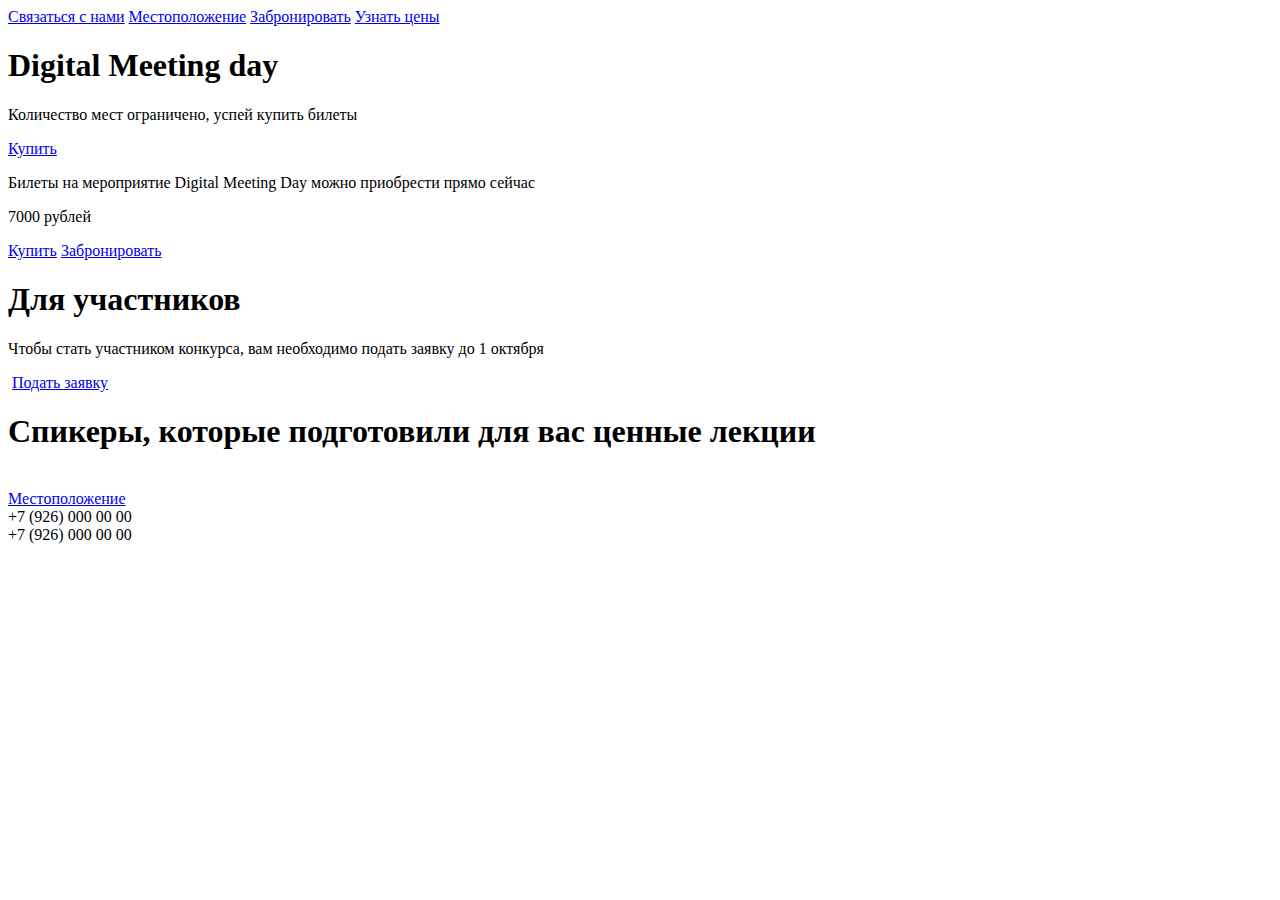
==== index.html @ 748e62d2 "create html" ====
<!DOCTYPE html>
<html>
<head>
  <meta charset="UTF-8">
  <meta name="viewport" content="width=device-width, initial-scale=1.0">
  <title>Digital meeting day</title>
</head>
<body>
  <header class="header">
    <nav class="menu">
      <a class="menu__item" href="#">Связаться с нами</a>
      <a class="menu__item" href="#">Местоположение</a>
      <a class="menu__item" href="#">Забронировать</a>
      <a class="menu__item" href="#">Узнать цены</a>
    </nav>
    <div class="text">
      <h1 class="text__title">Digital Meeting day</h1>
      <p class="text__content">Количество мест ограничено, успей купить билеты</p>
      <a class="text__button" href="#">Купить</a>
    </div>
  </header>
  <main class="content">
    <section class="buy">
      <p class="buy__title">Билеты на мероприятие Digital Meeting Day можно приобрести прямо сейчас</p>
      <p class="buy__price">7000 рублей</p>
      <a class="buy__button1" href="#">Купить</a>
      <a class="buy__button2" href="#">Забронировать</a>
    </section>
    <section class="apply">
      <div class="apply__text">
        <h1 class="apply__title">Для участников</h1>
        <p class="apply__timing">Чтобы стать участником конкурса, вам необходимо подать заявку до 1 октября</p>
      </div>
      <img src="" alt="" class="apply__img">
      <a class="apply__button" href="#">Подать заявку</a>
    </section>
    <section class="speakers">
      <h1 class="spikers__title">Спикеры, которые подготовили для вас ценные лекции</h1>
      <div class="speakers__img">
        <img src="" alt="" class="img1">
        <img src="" alt="" class="img2">
        <img src="" alt="" class="img3">
        <img src="" alt="" class="img4">
        <img src="" alt="" class="img5">
        <img src="" alt="" class="img6">
        <img src="" alt="" class="img7">
        <img src="" alt="" class="img8">
      </div>
    </section>
  </main>
  <footer class="footer">
    <div class="map">
      <div class="map__icon"></div>
      <a class="map__location" href="#">Местоположение</a>
    </div>
    <div class="contacts">
      <div class="phone1">+7 (926) 000 00 00</div>
      <div class="phone2">+7 (926) 000 00 00</div>
      <div class="wa"></div>
      <div class="tg"></div>
    </div>
  </footer>
</body>
</html>
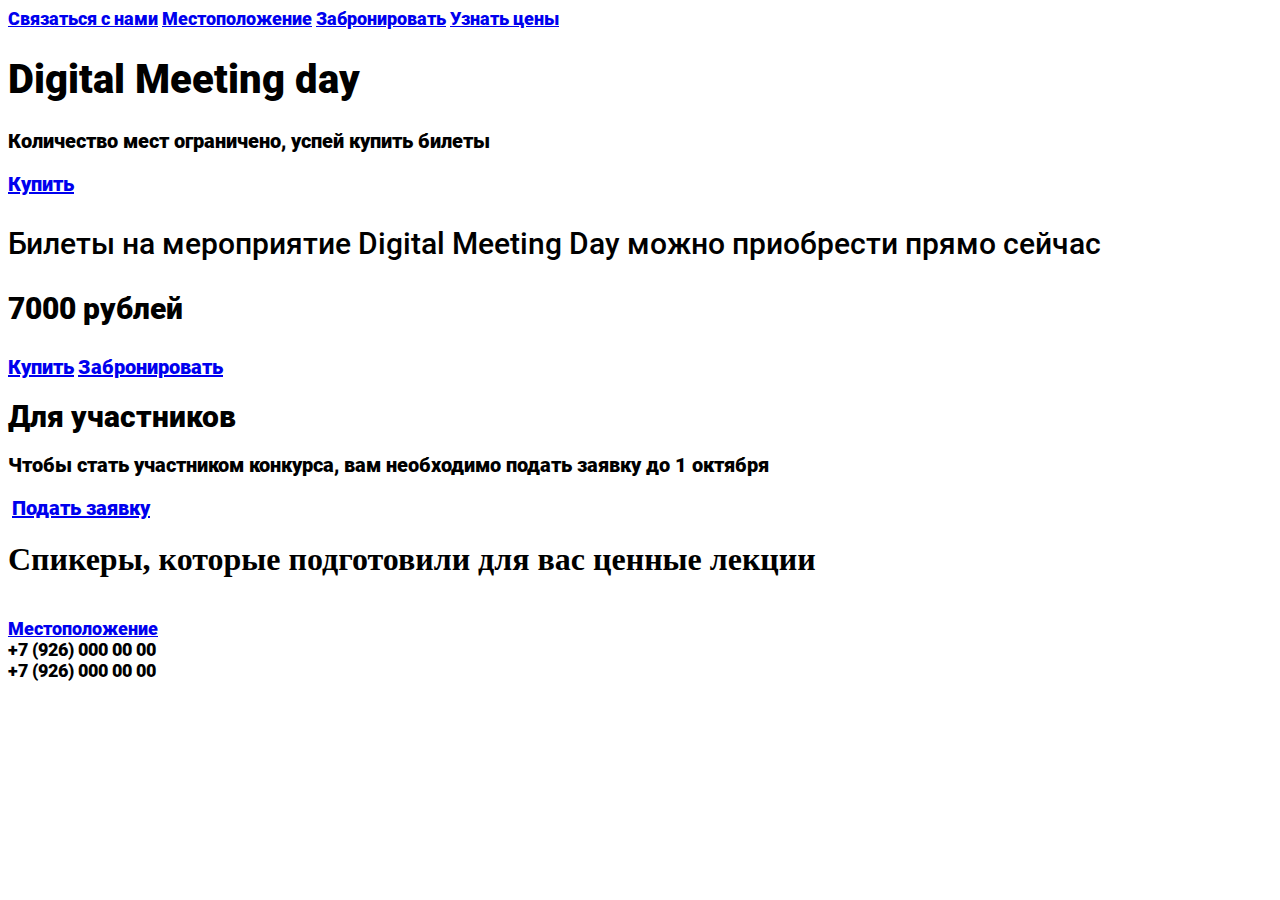
==== commit bd46e0d3: "add fonts" ====
--- a/index.html
+++ b/index.html
@@ -4,6 +4,8 @@
   <meta charset="UTF-8">
   <meta name="viewport" content="width=device-width, initial-scale=1.0">
   <title>Digital meeting day</title>
+  <link rel="stylesheet" href="styles.css">
+  <link rel="stylesheet" href="fonts.css">
 </head>
 <body>
   <header class="header">
--- a/styles.css
+++ b/styles.css
@@ -0,0 +1,56 @@
+.menu {
+  font: 900 18px/21px Roboto;
+}
+
+.text__title {
+  font: 900 40px/47px Roboto;
+}
+
+.text__content {
+  font: 900 20px/23px Roboto;
+}
+
+.text__button {
+  font: 900 20px/23px Roboto;
+}
+
+.buy__title {
+  font: 500 30px/35px Roboto;
+}
+
+.buy__price {
+  font: 900 30px/35px Roboto;
+}
+
+.buy__button1 {
+  font: 900 20px/23px Roboto;
+}
+
+.buy__button2 {
+  font: 900 20px/23px Roboto;
+}
+
+.apply__title {
+  font: 900 30px/35px Roboto;
+}
+
+.apply__timing {
+  font: 900 20px/23px Roboto;
+}
+
+.apply__button {
+  font: 900 20px/23px Roboto;
+}
+
+.speakers__title {
+  font: 900 30px/35px Roboto;
+}
+
+.map__location {
+  font: 900 18px/21px Roboto;
+}
+
+.contacts {
+  font: 900 18px/21px Roboto;
+}
+  
--- a/fonts.css
+++ b/fonts.css
@@ -0,0 +1,95 @@
+@font-face {
+    font-family: 'Roboto';
+    src: url('fonts/Roboto-ThinItalic.woff') format('woff');
+    font-weight: 100;
+    font-style: italic;
+    font-display: swap;
+}
+
+@font-face {
+    font-family: 'Roboto';
+    src: url('fonts/Roboto-Regular.woff') format('woff');
+    font-weight: normal;
+    font-style: normal;
+    font-display: swap;
+}
+
+@font-face {
+    font-family: 'Roboto';
+    src: url('fonts/Roboto-LightItalic.woff') format('woff');
+    font-weight: 300;
+    font-style: italic;
+    font-display: swap;
+}
+
+@font-face {
+    font-family: 'Roboto';
+    src: url('fonts/Roboto-Bold.woff') format('woff');
+    font-weight: bold;
+    font-style: normal;
+    font-display: swap;
+}
+
+@font-face {
+    font-family: 'Roboto';
+    src: url('fonts/Roboto-BoldItalic.woff') format('woff');
+    font-weight: bold;
+    font-style: italic;
+    font-display: swap;
+}
+
+@font-face {
+    font-family: 'Roboto';
+    src: url('fonts/Roboto-Light.woff') format('woff');
+    font-weight: 300;
+    font-style: normal;
+    font-display: swap;
+}
+
+@font-face {
+    font-family: 'Roboto';
+    src: url('fonts/Roboto-Thin.woff') format('woff');
+    font-weight: 100;
+    font-style: normal;
+    font-display: swap;
+}
+
+@font-face {
+    font-family: 'Roboto';
+    src: url('fonts/Roboto-Medium.woff') format('woff');
+    font-weight: 500;
+    font-style: normal;
+    font-display: swap;
+}
+
+@font-face {
+    font-family: 'Roboto';
+    src: url('fonts/Roboto-Black.woff') format('woff');
+    font-weight: 900;
+    font-style: normal;
+    font-display: swap;
+}
+
+@font-face {
+    font-family: 'Roboto';
+    src: url('fonts/Roboto-Italic.woff') format('woff');
+    font-weight: normal;
+    font-style: italic;
+    font-display: swap;
+}
+
+@font-face {
+    font-family: 'Roboto';
+    src: url('fonts/Roboto-BlackItalic.woff') format('woff');
+    font-weight: 900;
+    font-style: italic;
+    font-display: swap;
+}
+
+@font-face {
+    font-family: 'Roboto';
+    src: url('fonts/Roboto-MediumItalic.woff') format('woff');
+    font-weight: 500;
+    font-style: italic;
+    font-display: swap;
+}
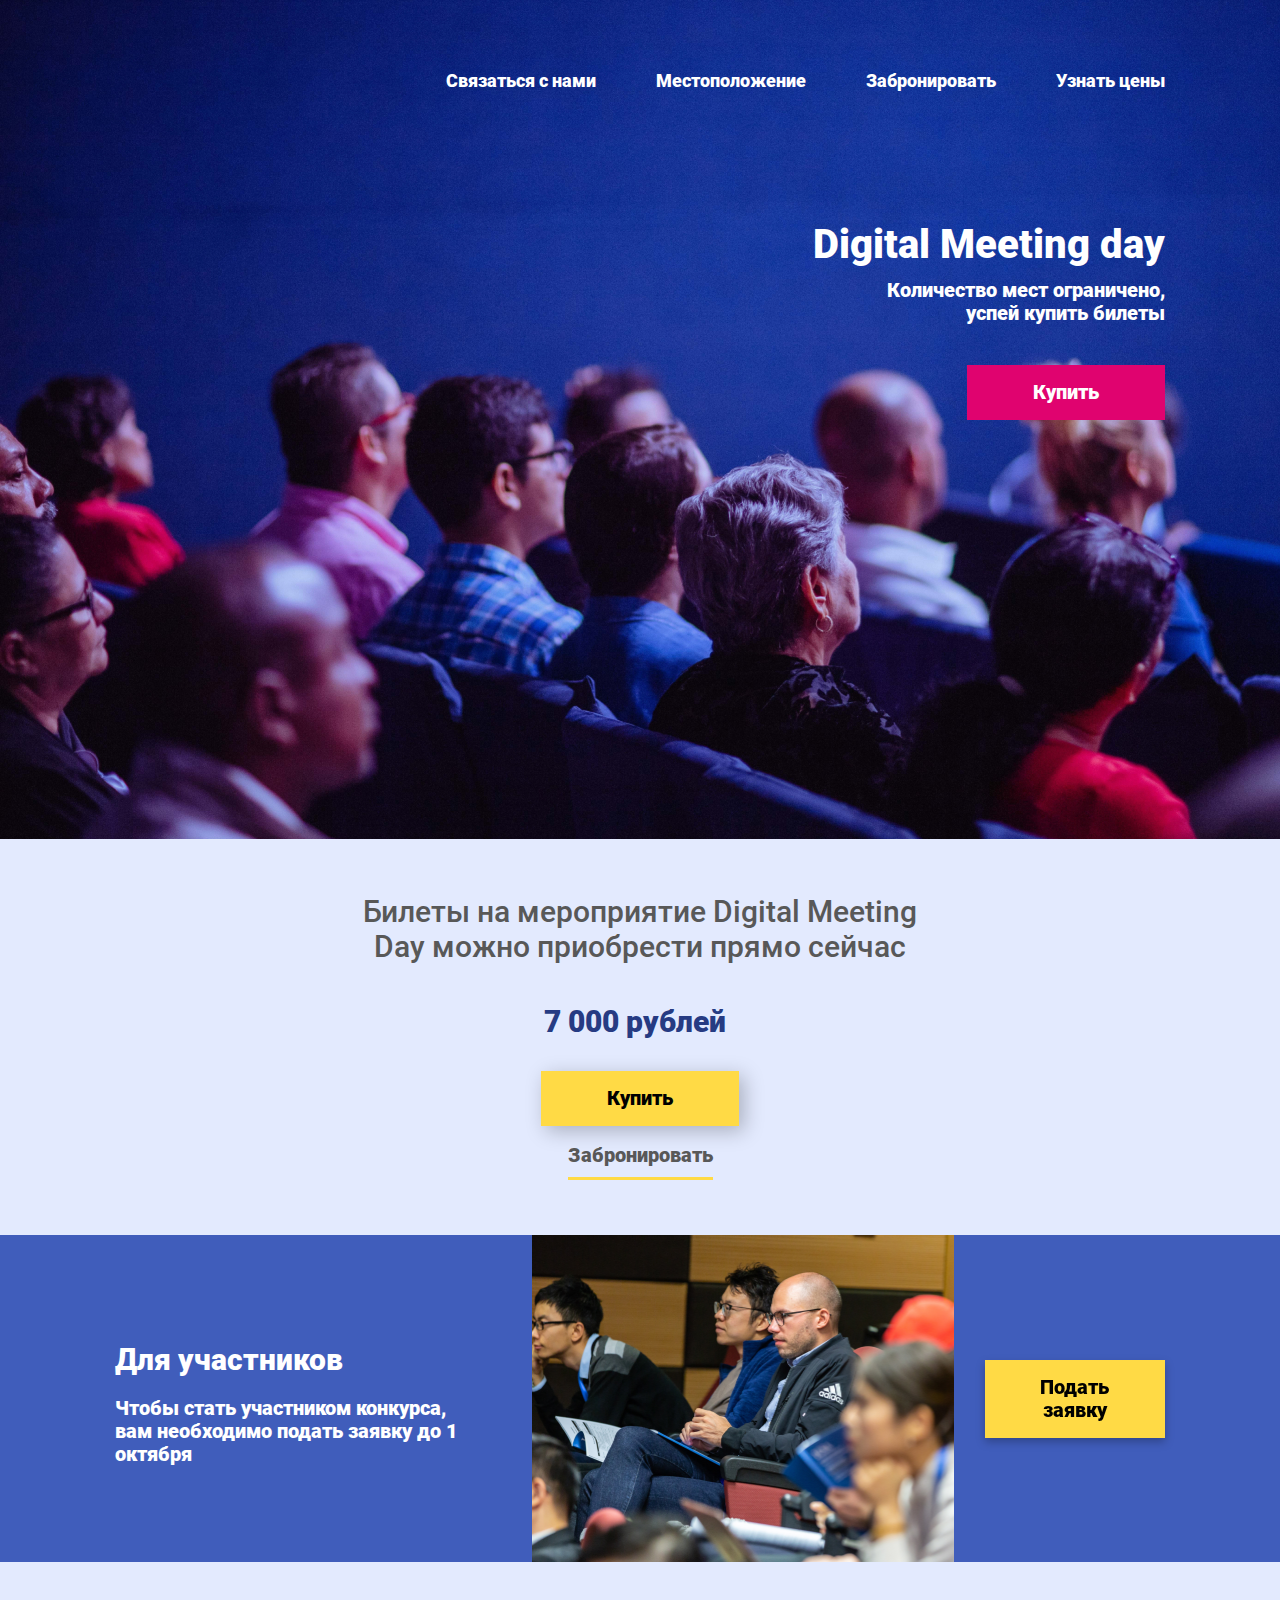
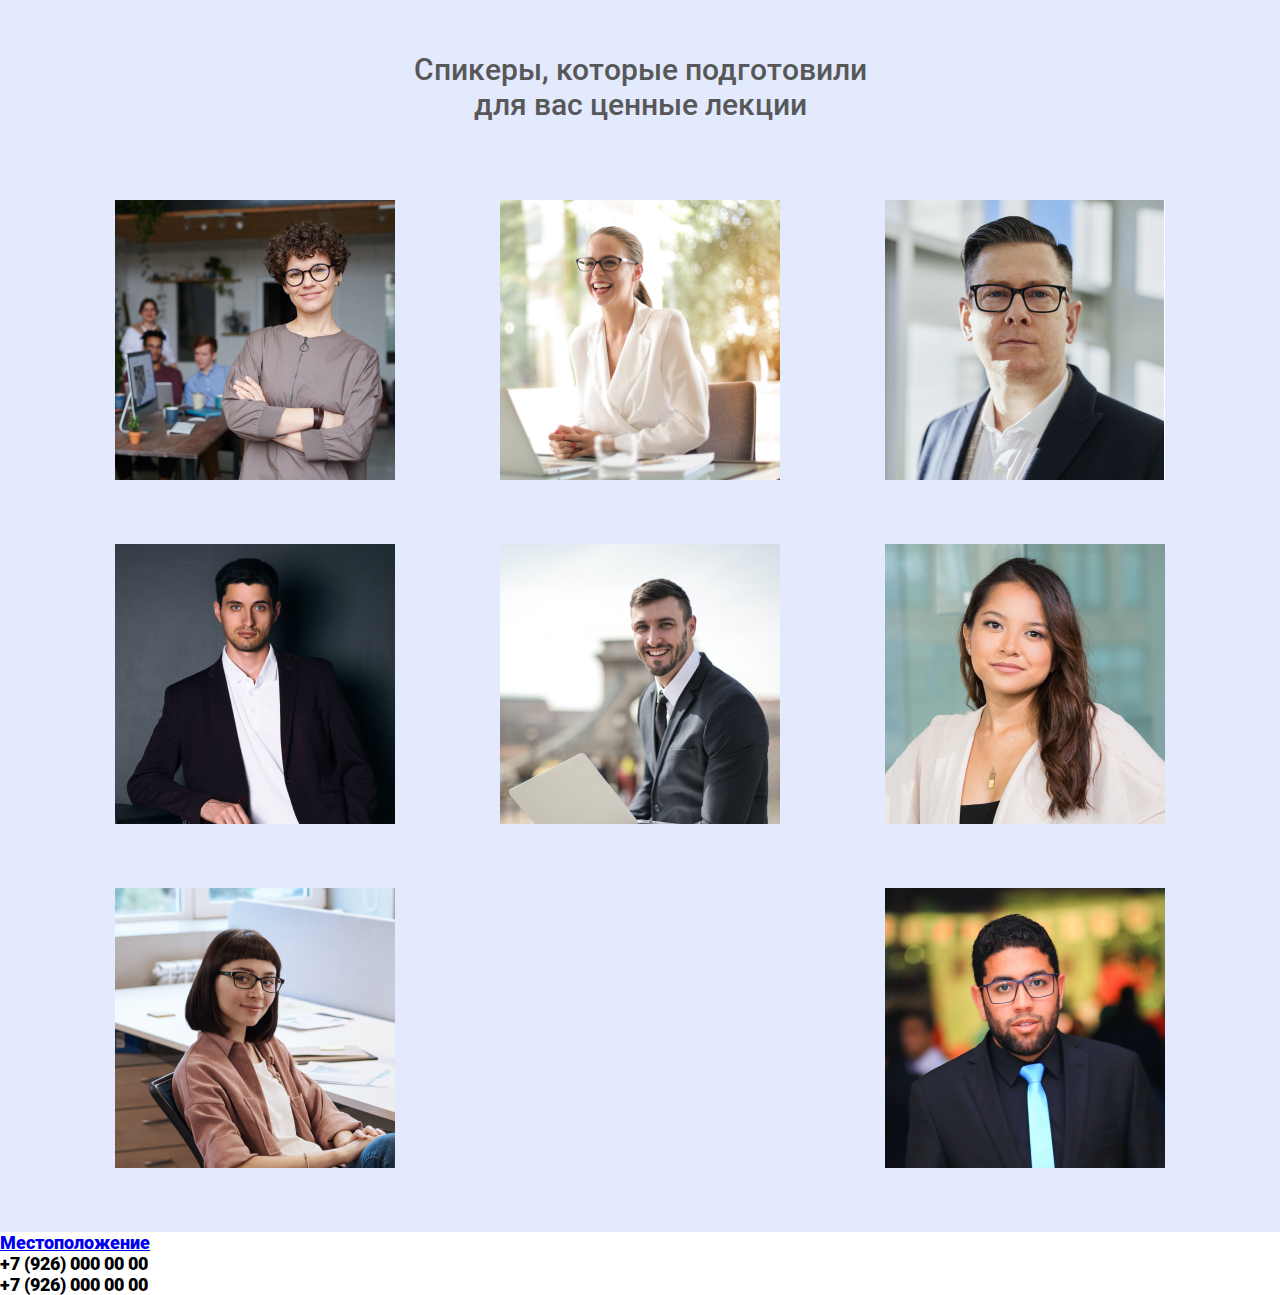
==== commit b4a8ad4b: "add styles" ====
--- a/index.html
+++ b/index.html
@@ -9,44 +9,72 @@
 </head>
 <body>
   <header class="header">
-    <nav class="menu">
-      <a class="menu__item" href="#">Связаться с нами</a>
-      <a class="menu__item" href="#">Местоположение</a>
-      <a class="menu__item" href="#">Забронировать</a>
-      <a class="menu__item" href="#">Узнать цены</a>
-    </nav>
-    <div class="text">
-      <h1 class="text__title">Digital Meeting day</h1>
-      <p class="text__content">Количество мест ограничено, успей купить билеты</p>
-      <a class="text__button" href="#">Купить</a>
+    <div class="container">
+      <nav class="menu">
+        <a class="menu__item" href="#">Связаться с нами</a>
+        <a class="menu__item" href="#">Местоположение</a>
+        <a class="menu__item" href="#">Забронировать</a>
+        <a class="menu__item" href="#">Узнать цены</a>
+      </nav>
+      <div class="text">
+        <h1 class="text__title">Digital Meeting day</h1>
+        <p class="text__content">Количество мест ограничено,<br>успей купить билеты</p>
+        <a class="text__button" href="#">Купить</a>
+      </div>
     </div>
   </header>
   <main class="content">
     <section class="buy">
-      <p class="buy__title">Билеты на мероприятие Digital Meeting Day можно приобрести прямо сейчас</p>
-      <p class="buy__price">7000 рублей</p>
-      <a class="buy__button1" href="#">Купить</a>
-      <a class="buy__button2" href="#">Забронировать</a>
+      <div class="container">
+        <p class="buy__title">Билеты на мероприятие Digital Meeting Day можно приобрести прямо сейчас</p>
+        <p class="buy__price">7 000 рублей</p>
+        <a class="buy__button1" href="#">Купить</a>
+        <a class="buy__button2" href="#">Забронировать</a>
+      </div>
     </section>
     <section class="apply">
-      <div class="apply__text">
-        <h1 class="apply__title">Для участников</h1>
-        <p class="apply__timing">Чтобы стать участником конкурса, вам необходимо подать заявку до 1 октября</p>
+      <div class="container">
+        <div class="apply__content">
+          <div class="apply__text">
+            <h1 class="apply__title">Для участников</h1>
+            <p class="apply__timing">Чтобы стать участником конкурса,<br>вам необходимо подать заявку до 1 октября</p>
+          </div>
+          <div class="apply__img"></div>
+          <div class="button__section">
+            <a class="apply__button" href="#">Подать заявку</a>
+          </div>
+        </div>
       </div>
-      <img src="" alt="" class="apply__img">
-      <a class="apply__button" href="#">Подать заявку</a>
     </section>
     <section class="speakers">
-      <h1 class="spikers__title">Спикеры, которые подготовили для вас ценные лекции</h1>
-      <div class="speakers__img">
-        <img src="" alt="" class="img1">
-        <img src="" alt="" class="img2">
-        <img src="" alt="" class="img3">
-        <img src="" alt="" class="img4">
-        <img src="" alt="" class="img5">
-        <img src="" alt="" class="img6">
-        <img src="" alt="" class="img7">
-        <img src="" alt="" class="img8">
+      <div class="container">
+        <h1 class="speakers__title">Спикеры, которые подготовили<br>для вас ценные лекции</h1>
+        <div class="speakers__list">
+          <div class="speakers__list-item">
+            <img src="img/sp1.jpg" alt="Speaker 1">
+          </div>
+          <div class="speakers__list-item">
+            <img src="img/sp2.jpg" alt="Speaker 2">
+          </div>
+          <div class="speakers__list-item">
+            <img src="img/sp3.jpg" alt="Speaker 3">
+          </div>
+          <div class="speakers__list-item">
+            <img src="img/sp4.jpg" alt="Speaker 4">
+          </div>
+          <div class="speakers__list-item">
+            <img src="img/sp5.jpg" alt="Speaker 5">
+          </div>
+          <div class="speakers__list-item">
+            <img src="img/sp6.jpg" alt="Speaker 6">
+          </div>
+          <div class="speakers__list-item">
+            <img src="img/sp7.jpg" alt="Speaker 7">
+          </div>
+          <div class="speakers__list-item">
+            <img src="img/sp8.jpg" alt="Speaker 8">
+          </div>
+        </div>
       </div>
     </section>
   </main>
--- a/styles.css
+++ b/styles.css
@@ -1,49 +1,204 @@
+body {
+  margin: 0;
+  width: 100vw;
+}
+
+.container {
+  width: calc(100vw - 18%);
+  margin: 0 auto;
+}
+
+.header {
+  background: url(img/header.jpg);
+  background-size: cover;
+  box-sizing: content-box;
+  padding-bottom: 419px;
+  color: #fff;
+  padding-top: 70px;
+}
+
 .menu {
+  display: flex;
+  justify-content: flex-end;
+  margin-bottom: 130px;
+}
+
+.menu__item {
   font: 900 18px/21px Roboto;
+  text-decoration: none;
+  color: #fff;
+  margin-left: 60px;
+}
+
+.menu__item:hover {
+  opacity: 0.5;
+  transition: opacity 0.5s;
+}
+
+.text {
+  text-align: right;
 }
 
 .text__title {
   font: 900 40px/47px Roboto;
+  margin: 0 0 11px;
 }
 
 .text__content {
   font: 900 20px/23px Roboto;
+  margin: 0 0 40px;
 }
 
 .text__button {
   font: 900 20px/23px Roboto;
+  text-decoration: none;
+  color: #fff;
+  padding: 16px 66px;
+  background-color: #e0036f;
+  display: inline-block;
+}
+
+.text__button:hover {
+  opacity: 0.5;
+  transition: opacity 1s;
+}
+
+.buy {
+  background-color: #e3eafe;
+  text-align: center;
+  padding: 55px 0 45px;
 }
 
 .buy__title {
   font: 500 30px/35px Roboto;
+  margin: 0;
+  color: #585858;
+  width: 55%;
+  margin: 0 auto 40px;
 }
 
 .buy__price {
   font: 900 30px/35px Roboto;
+  color: #263b83;
+  margin: 0;
+  padding: 0 10px 32px 0;
 }
 
 .buy__button1 {
   font: 900 20px/23px Roboto;
+  color: #000;
+  text-decoration: none;
+  display: inline-block;
+  padding: 16px 66px;
+  background-color: #ffda45;
+  box-shadow: 5px 5px 20px rgba(0, 0, 0, 0.25);
+  margin-bottom: 18px;
+}
+
+.buy__button1:hover {
+  opacity: 0.5;
+  transition: opacity 1s;
 }
 
 .buy__button2 {
   font: 900 20px/23px Roboto;
+  color: #585858;
+  display: block;
+  text-decoration: none;
+}
+
+.buy__button2::after {
+  display: block;
+  content: '';
+  margin: 10px auto;
+  width: 145px;
+  height: 3px;
+  background-color: #ffda45;
+}
+
+.buy__button2:hover {
+  color: #000;
+  transition: 0.5s;
+}
+
+.apply {
+  background-color: #405dbb;
+  min-height: 327px;
+}
+
+.apply__content {
+  display: flex;
+  align-items: center;
+  justify-content: space-between;
+}
+
+.apply__text {
+  display: inline-block;
+  color: #fff;
+  margin: 0 3% 0 0;
+  padding-top: 30px;
 }
 
 .apply__title {
   font: 900 30px/35px Roboto;
+  margin: 0;
 }
 
 .apply__timing {
   font: 900 20px/23px Roboto;
 }
 
+.apply__img {
+  background: url(img/apply.jpg) no-repeat;
+  display: inline-block;
+  width: 464px;
+  min-height: 327px;
+  background-size: cover;
+  margin-right: 3%;
+}
+
+.button__section {
+  filter: drop-shadow(0px 4px 4px rgba(0, 0, 0, 0.25));
+}
+
 .apply__button {
   font: 900 20px/23px Roboto;
+  display: inline-block;
+  padding: 16px 30px;
+  background-color: #ffda45;
+  text-decoration: none;
+  color: #000;
+  text-align: center;
+}
+
+.speakers {
+  background-color: #e3eafe;
+  min-height: 953px;
 }
 
 .speakers__title {
-  font: 900 30px/35px Roboto;
+  font: 500 30px/35px Roboto;
+  margin: 0 0 78px;
+  color: #585858;
+  padding-top: 90px;
+  text-align: center;
+}
+
+.speakers__list {
+  display: -webkit-flex;
+  display: -ms-flex;
+  display: flex;
+  justify-content: space-between;
+  flex-wrap: wrap;
+}
+
+.speakers__list-item {
+  width: 280px;
+  margin-bottom: 60px;
+}
+
+.speakers__list-item > img {
+  width: 100%;
 }
 
 .map__location {
@@ -53,4 +208,3 @@
 .contacts {
   font: 900 18px/21px Roboto;
 }
-  
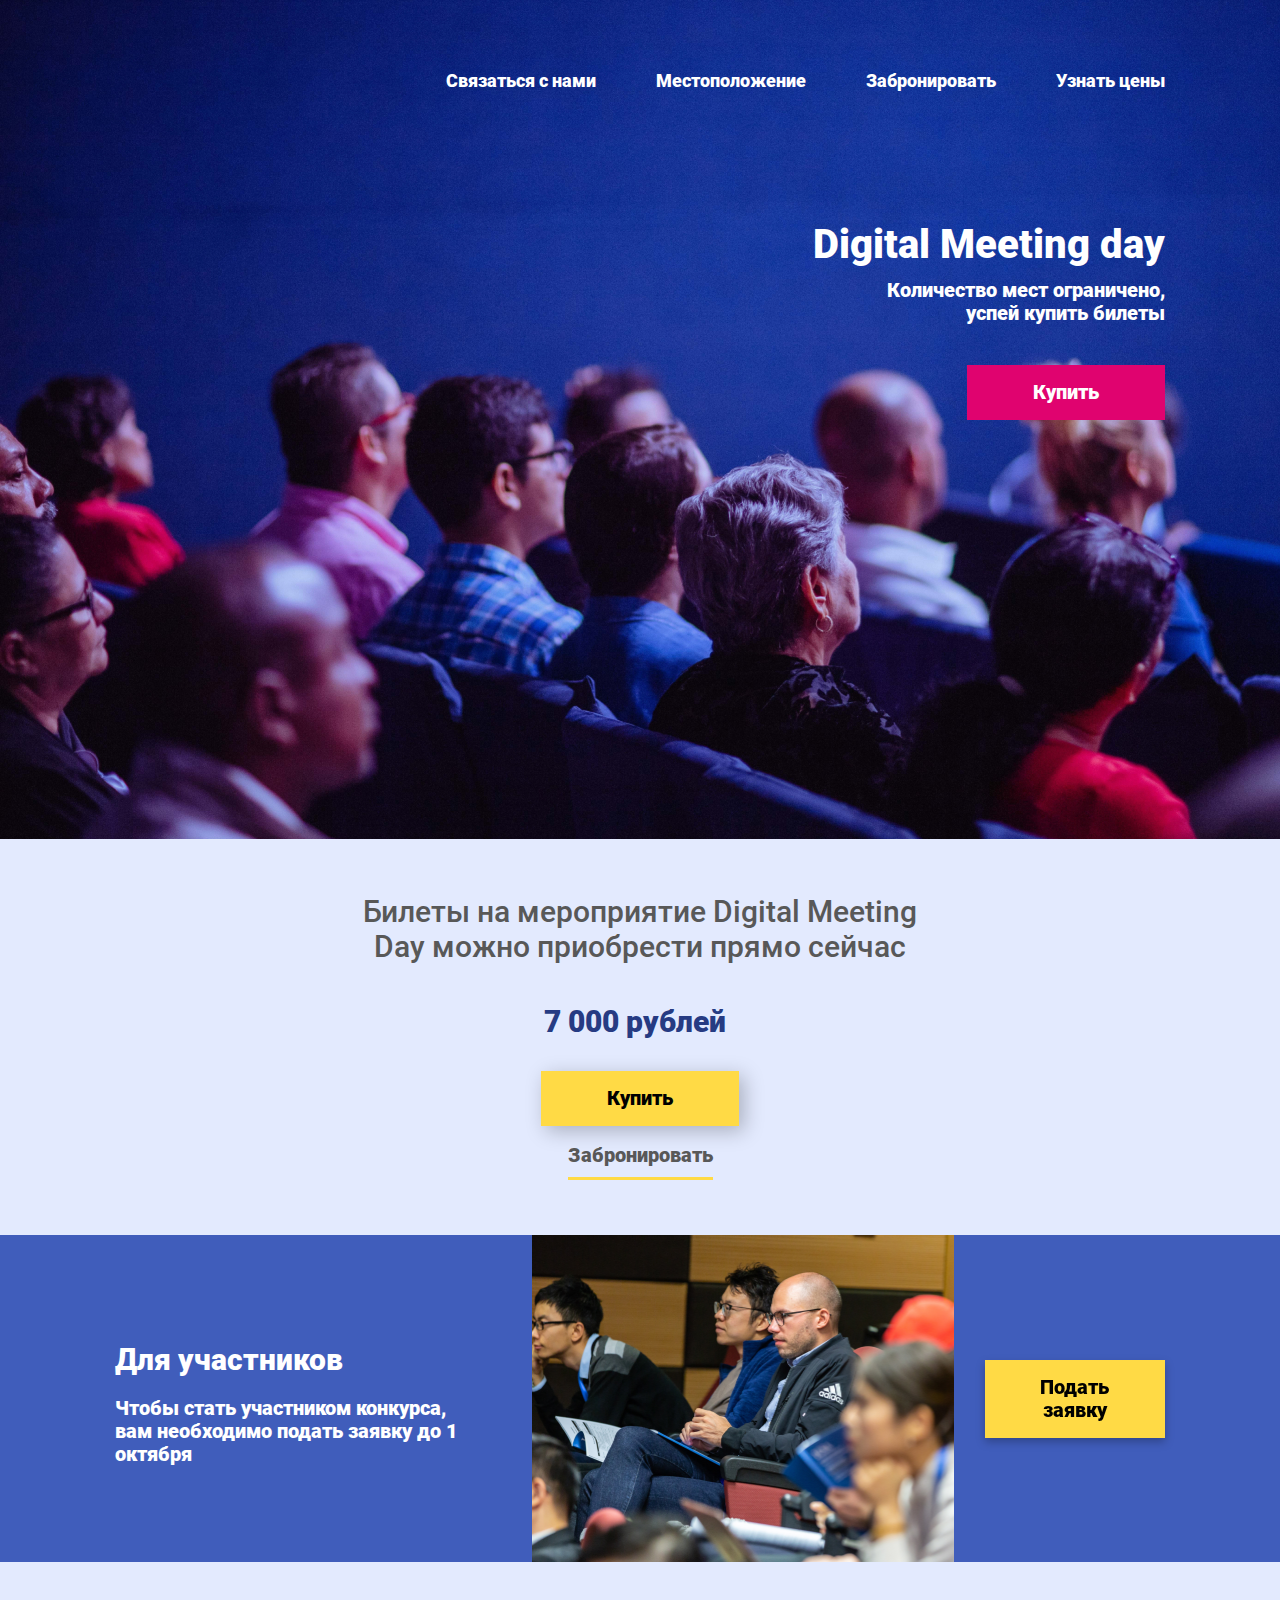
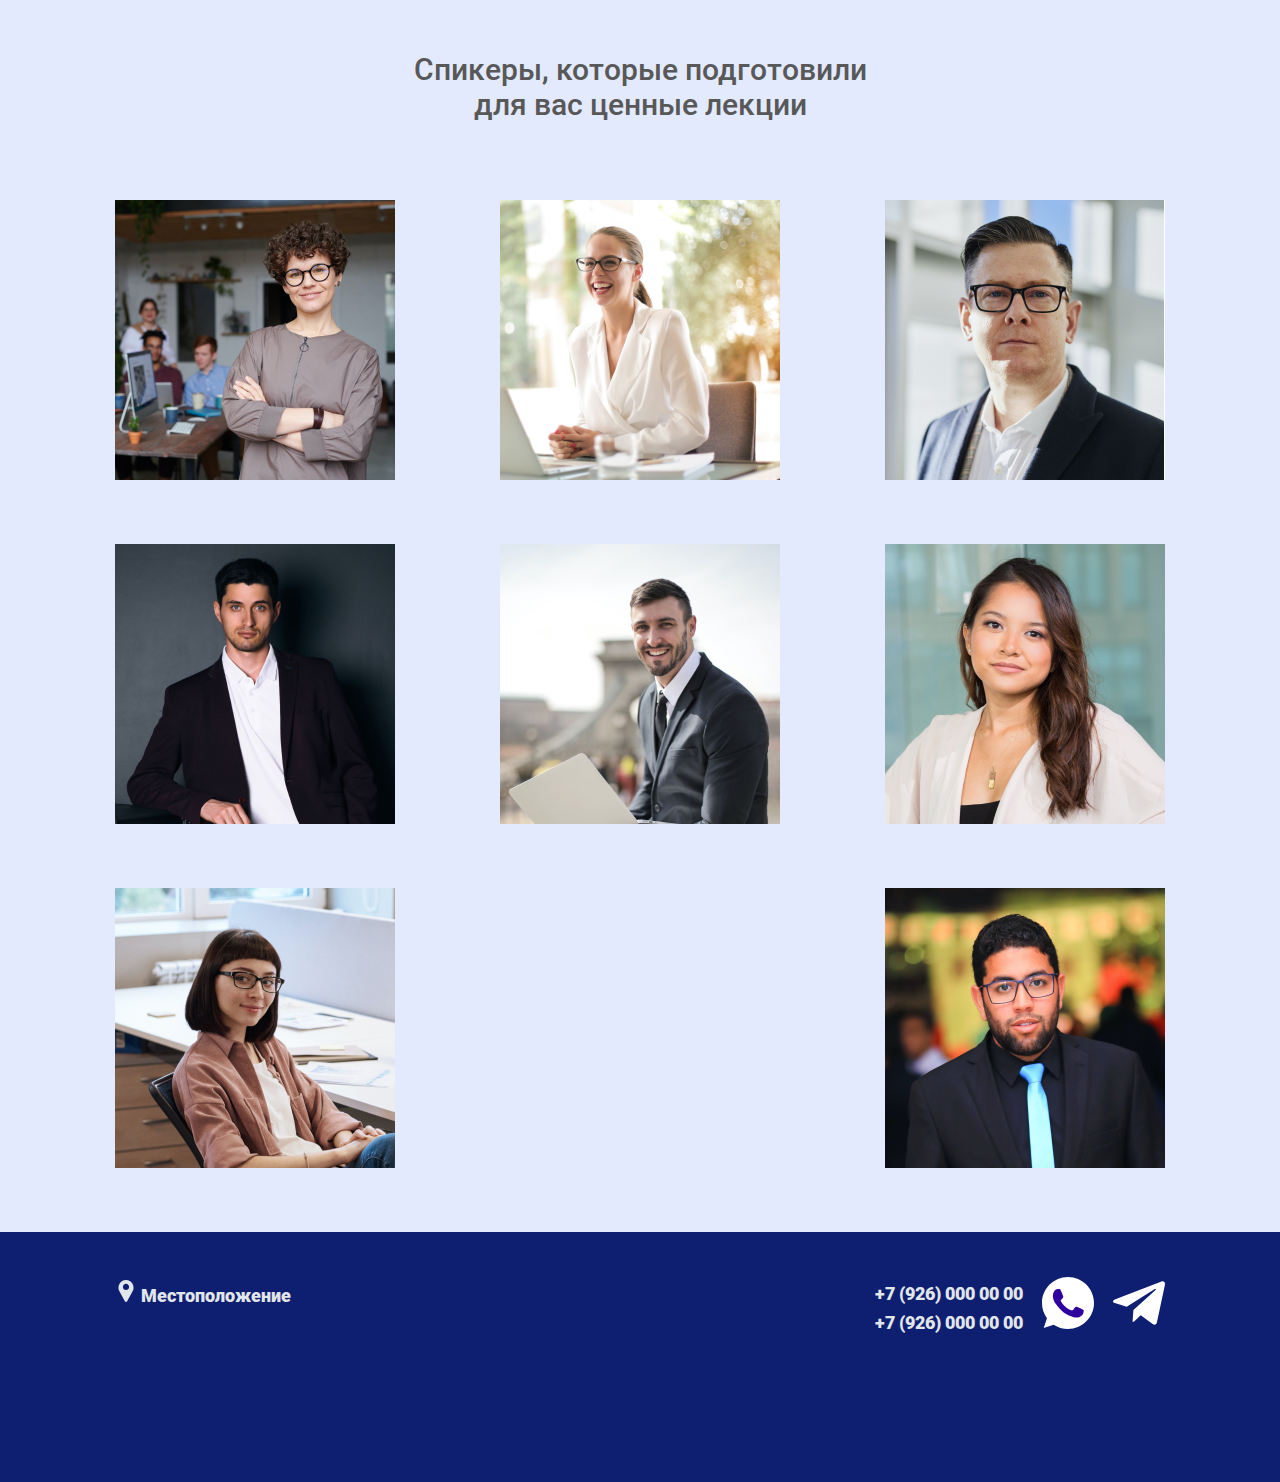
==== commit c99ab1fb: "add footer" ====
--- a/index.html
+++ b/index.html
@@ -79,15 +79,20 @@
     </section>
   </main>
   <footer class="footer">
-    <div class="map">
-      <div class="map__icon"></div>
-      <a class="map__location" href="#">Местоположение</a>
-    </div>
-    <div class="contacts">
-      <div class="phone1">+7 (926) 000 00 00</div>
-      <div class="phone2">+7 (926) 000 00 00</div>
-      <div class="wa"></div>
-      <div class="tg"></div>
+    <div class="container">
+      <div class="footer__wrap">
+        <div class="map">
+          <a class="map__location" href="#">Местоположение</a>
+        </div>
+        <div class="contacts">
+          <div class="contacts__phone">
+            <div class="phone1">+7 (926) 000 00 00</div>
+            <div class="phone2">+7 (926) 000 00 00</div>
+          </div>
+          <a class="wa"></a>
+          <a class="tg"></a>
+        </div>
+      </div>
     </div>
   </footer>
 </body>
--- a/styles.css
+++ b/styles.css
@@ -171,6 +171,11 @@
   text-align: center;
 }
 
+.apply__button:hover {
+  opacity: 0.5;
+  transition: opacity 0.5s;
+}
+
 .speakers {
   background-color: #e3eafe;
   min-height: 953px;
@@ -201,10 +206,56 @@
   width: 100%;
 }
 
+.footer {
+  min-height: 250px;
+  background: #0e1e71;
+}
+
+.footer__wrap {
+  display: flex;
+  justify-content: space-between;
+}
+
+.map {
+  margin-top: 48px;
+}
+
 .map__location {
   font: 900 18px/21px Roboto;
+  color: #e1e6e9;
+  text-decoration: none;
+}
+
+.map__location::before {
+  content: url(img/location.svg) '  ';
 }
 
 .contacts {
   font: 900 18px/21px Roboto;
-}
+  color: #e1e6e9;
+  margin-top: 45px;
+}
+
+.contacts__phone {
+  display: inline-block;
+}
+
+.phone2 {
+  margin-top: 8px;
+}
+
+.wa {
+  background: url(img/wa.svg);
+  height: 52px;
+  width: 52px;
+  display: inline-block;
+  margin-left: 15px;
+}
+
+.tg {
+  background: url(img/tg.svg);
+  height: 52px;
+  width: 52px;
+  display: inline-block;
+  margin-left: 15px;
+}
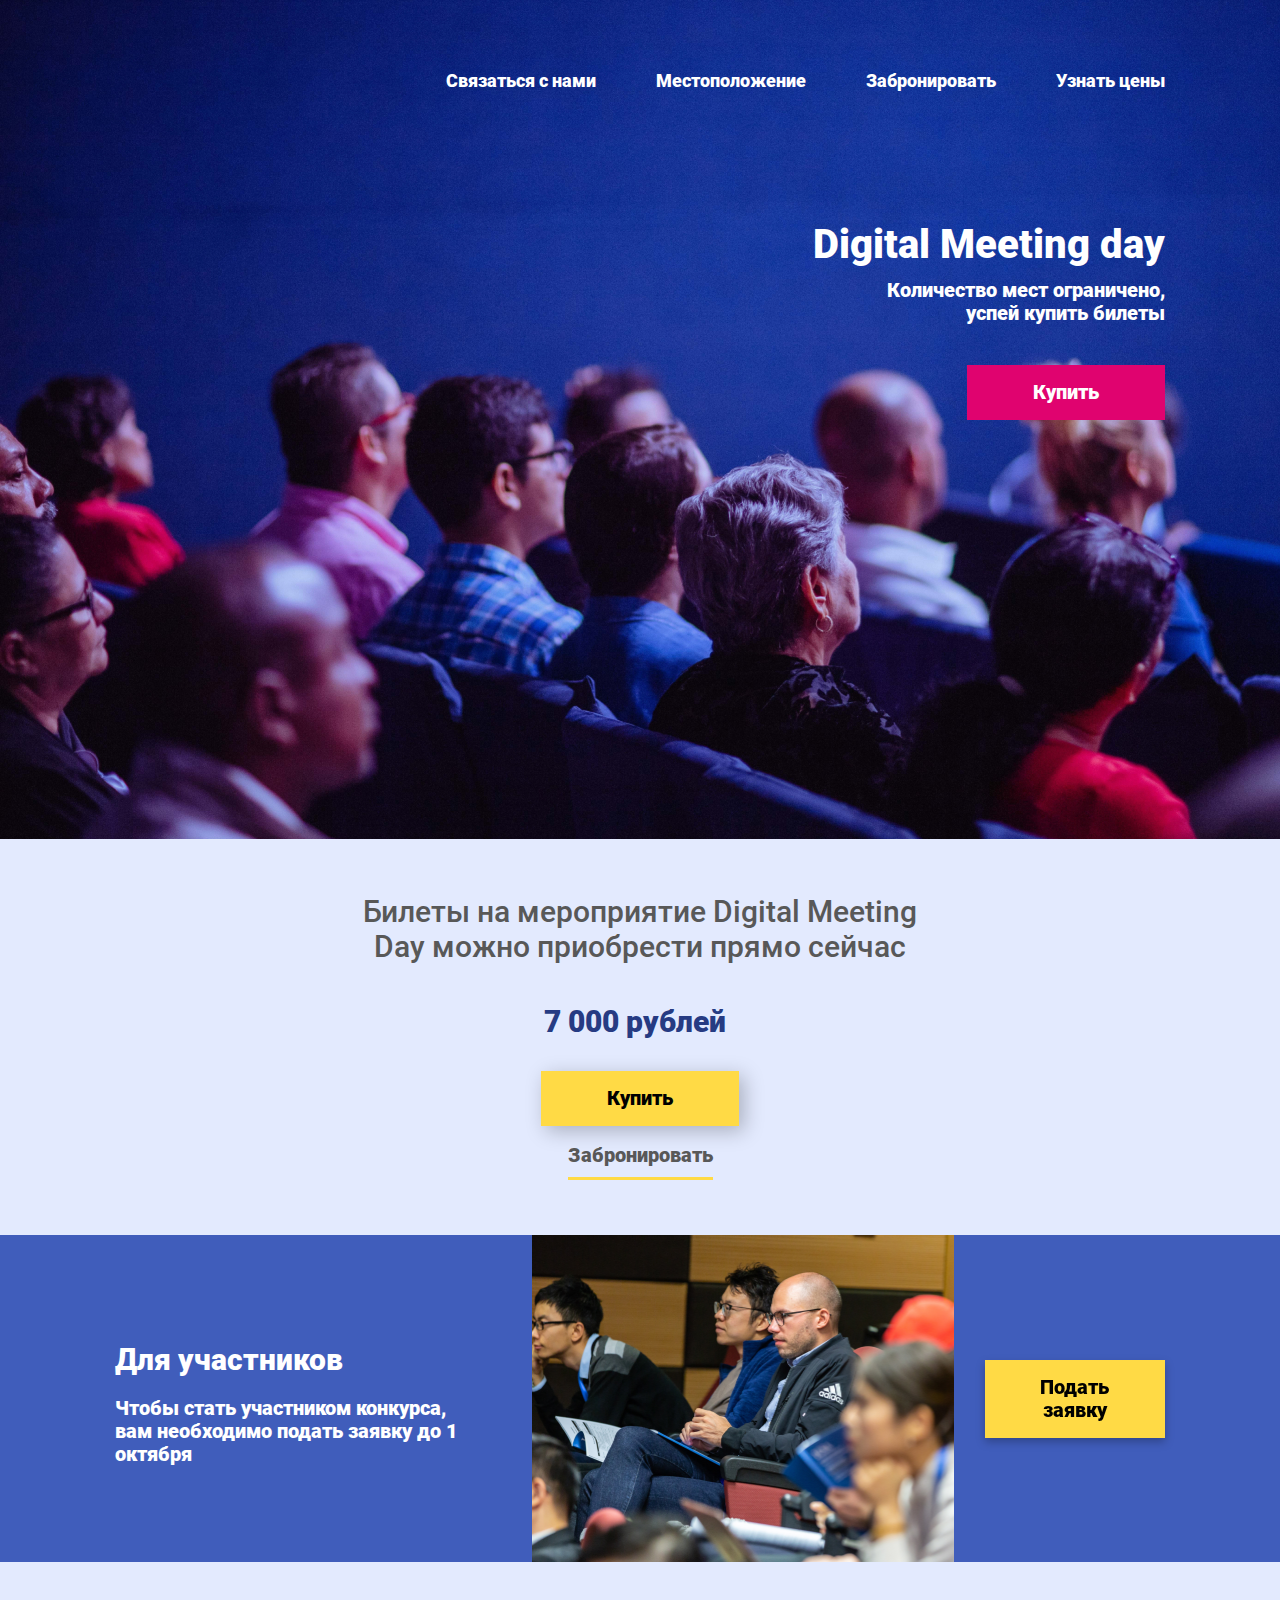
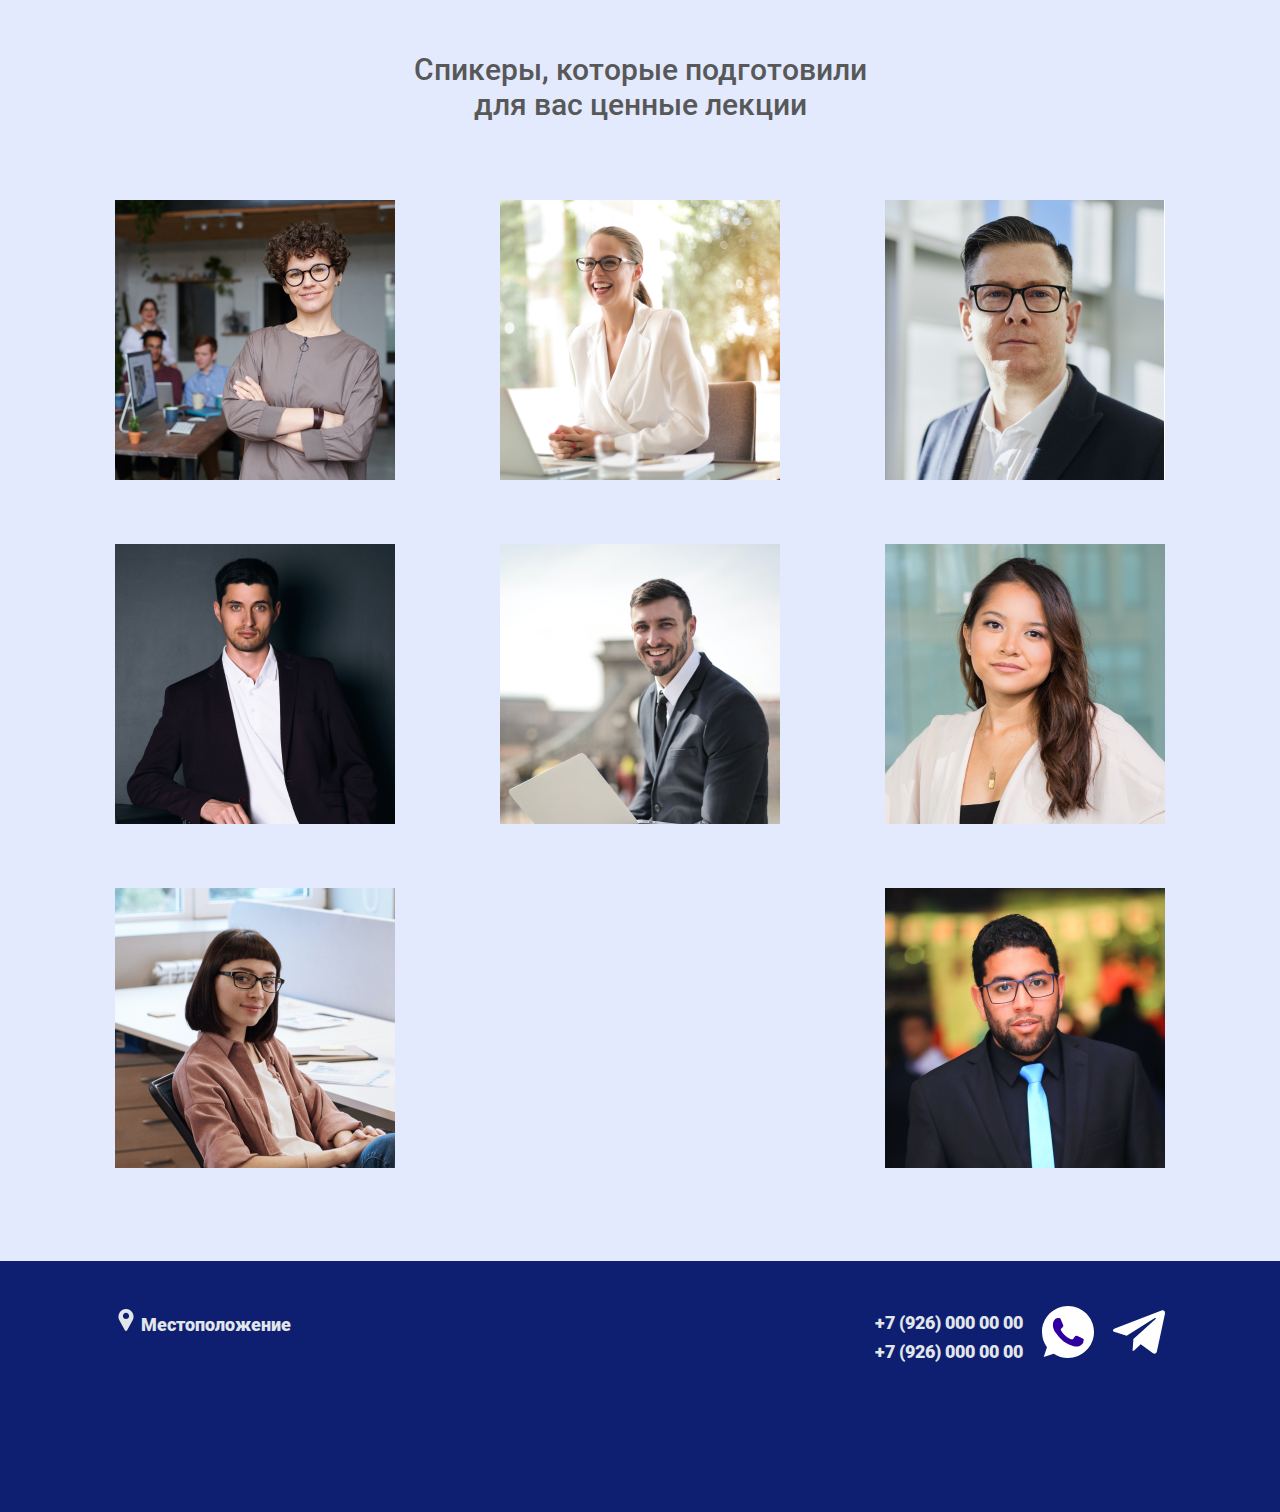
==== commit ca19317b: "add adaptive" ====
--- a/index.html
+++ b/index.html
@@ -10,6 +10,7 @@
 <body>
   <header class="header">
     <div class="container">
+      <div class="burger-menu"></div>
       <nav class="menu">
         <a class="menu__item" href="#">Связаться с нами</a>
         <a class="menu__item" href="#">Местоположение</a>
@@ -26,7 +27,7 @@
   <main class="content">
     <section class="buy">
       <div class="container">
-        <p class="buy__title">Билеты на мероприятие Digital Meeting Day можно приобрести прямо сейчас</p>
+        <p class="buy__title">Билеты на мероприятие Digital Meeting Day можно приобрести прямо <span class="wrap">сейчас</span></p>
         <p class="buy__price">7 000 рублей</p>
         <a class="buy__button1" href="#">Купить</a>
         <a class="buy__button2" href="#">Забронировать</a>
@@ -48,7 +49,7 @@
     </section>
     <section class="speakers">
       <div class="container">
-        <h1 class="speakers__title">Спикеры, которые подготовили<br>для вас ценные лекции</h1>
+        <h1 class="speakers__title">Спикеры, которые подготовили <span class="speakers__wrap">для вас ценные лекции</span></h1>
         <div class="speakers__list">
           <div class="speakers__list-item">
             <img src="img/sp1.jpg" alt="Speaker 1">
--- a/styles.css
+++ b/styles.css
@@ -178,7 +178,6 @@
 
 .speakers {
   background-color: #e3eafe;
-  min-height: 953px;
 }
 
 .speakers__title {
@@ -189,12 +188,15 @@
   text-align: center;
 }
 
+.speakers__wrap {
+  display: block;
+}
+
 .speakers__list {
-  display: -webkit-flex;
-  display: -ms-flex;
   display: flex;
   justify-content: space-between;
   flex-wrap: wrap;
+  padding-bottom: 29px;
 }
 
 .speakers__list-item {
@@ -207,7 +209,7 @@
 }
 
 .footer {
-  min-height: 250px;
+  padding-bottom: 150px;
   background: #0e1e71;
 }
 
@@ -259,3 +261,191 @@
   display: inline-block;
   margin-left: 15px;
 }
+
+@media (max-width: 768px) {
+  .header {
+    padding-top: 64px;
+    padding-bottom: 41px;
+    background: url(img/header_mob.jpg) no-repeat center;
+    background-size: cover;
+  }
+
+  .menu {
+    display: none;
+  }
+
+  .burger-menu,
+  .burger-menu::before,
+  .burger-menu::after {
+    display: block;
+    position: absolute;
+    width: 23px;
+    height: 3px;
+    background-color: #fff;
+  }
+
+  .burger-menu {
+    top: 38px;
+    right: 29px;
+  }
+
+  .burger-menu::before {
+    content: '';
+    top: -8px;
+  }
+
+  .burger-menu::after {
+    content: '';
+    top: 8px;
+  }
+
+  .text {
+    text-align: center;
+  }
+
+  .text__title {
+    font: 900 30px/35px Roboto;
+    margin: 0 0 5px;
+  }
+
+  .text__content {
+    font: 900 15px/17px Roboto;
+    margin: 0 0 110px;
+  }
+
+  .text__button {
+    font: 900 15px/17px Roboto;
+    padding: 14px 105px;
+  }
+
+  .buy {
+    padding-top: 22px;
+    padding-bottom: 13px;
+  }
+
+  .buy__title {
+    font: 500 20px/23px Roboto;
+    width: 100%;
+    margin-bottom: 7px;
+  }
+
+  .wrap {
+    display: block;
+  }
+
+  .buy__price {
+    font: 900 20px/23px Roboto;
+    padding: 0 10px 0;
+    margin-bottom: 19px;
+  }
+
+  .buy__button1 {
+    padding: 11px 96px;
+    margin-bottom: 28px;
+  }
+
+  .apply__content {
+    display: block;
+    text-align: center;
+  }
+
+  .apply__text {
+    padding-top: 37px;
+    margin: 0;
+    display: block;
+  }
+
+  .apply__title {
+    font: 900 20px/23px Roboto;
+    margin: 0 0 4px;
+  }
+
+  .apply__timing {
+    font: 900 10px/11px Roboto;
+    margin: 0 0 23px;
+  }
+
+  .apply__img {
+    background: url(img/apply_mob.jpg) no-repeat;
+    min-height: 222px;
+    max-width: 260px;
+    margin: 0 auto 29px;
+    display: block;
+  }
+
+  .button__section {
+    padding-bottom: 37px;
+    display: block;
+  }
+
+  .apply__button {
+    padding: 11px 60px;
+  }
+
+  .speakers__title {
+    font: 500 20px/23px Roboto;
+    padding-top: 35px;
+    margin: 0 0 27px;
+  }
+
+  .speakers__wrap {
+    display: inline;
+  }
+
+  .speakers__list-item {
+    display: none;
+  }
+
+  .speakers__list-item:first-child {
+    display: block;
+    margin: 0 auto;
+    padding-bottom: 61px;
+  }
+
+  .speakers__list {
+    padding-bottom: 14px;
+  }
+
+  .footer {
+    padding-bottom: 55px;
+  }
+
+  .map {
+    margin-top: 9px;
+  }
+
+  .map__location {
+    font: 900 8px/9px Roboto;
+  }
+
+  .map__location::before {
+    content: url(img/location_mob.svg) '  ';
+  }
+
+  .contacts {
+    font: 900 8px/9px Roboto;
+    margin-top: 11px;
+  }
+
+  .phone1 {
+    margin-top: 6px;
+  }
+
+  .phone2 {
+    margin-top: 2px;
+  }
+
+  .wa {
+    background: url(img/wa_mob.svg);
+    height: 20px;
+    width: 20px;
+    margin-left: 6px;
+  }
+
+  .tg {
+    background: url(img/tg_mob.svg);
+    height: 20px;
+    width: 25px;
+    margin-left: 0;
+  }
+}
